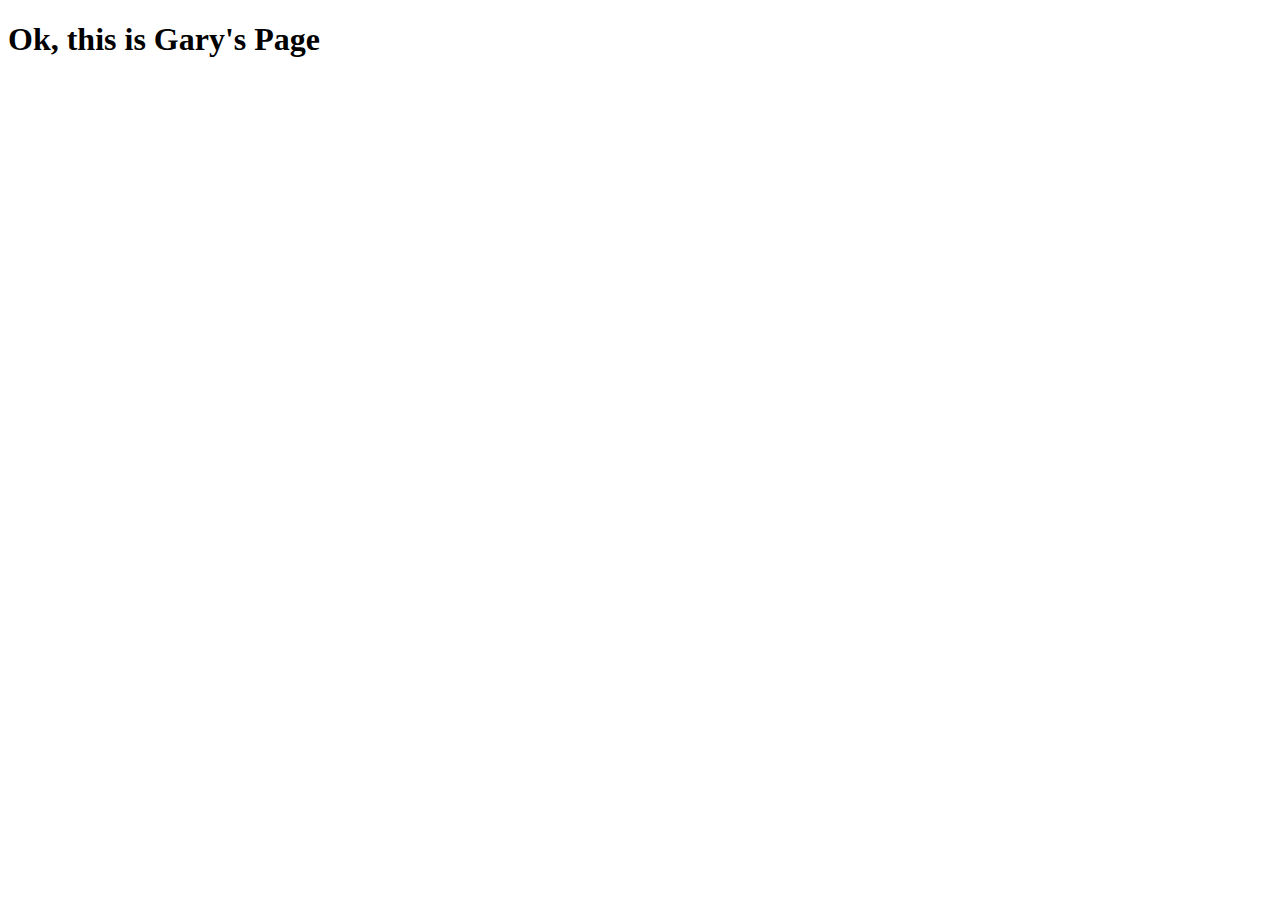
==== Gary.html @ eb7576a5 "Adding myindex page." ====
<!DOCTYPE html>
<html lang="en">
<head>
    <meta charset="UTF-8">
    <meta http-equiv="X-UA-Compatible" content="IE=edge">
    <meta name="viewport" content="width=device-width, initial-scale=1.0">
    <title>Attempt Uno</title>
</head>
<body>
    <h1>Ok, this is Gary's Page</h1>
</body>
</html>
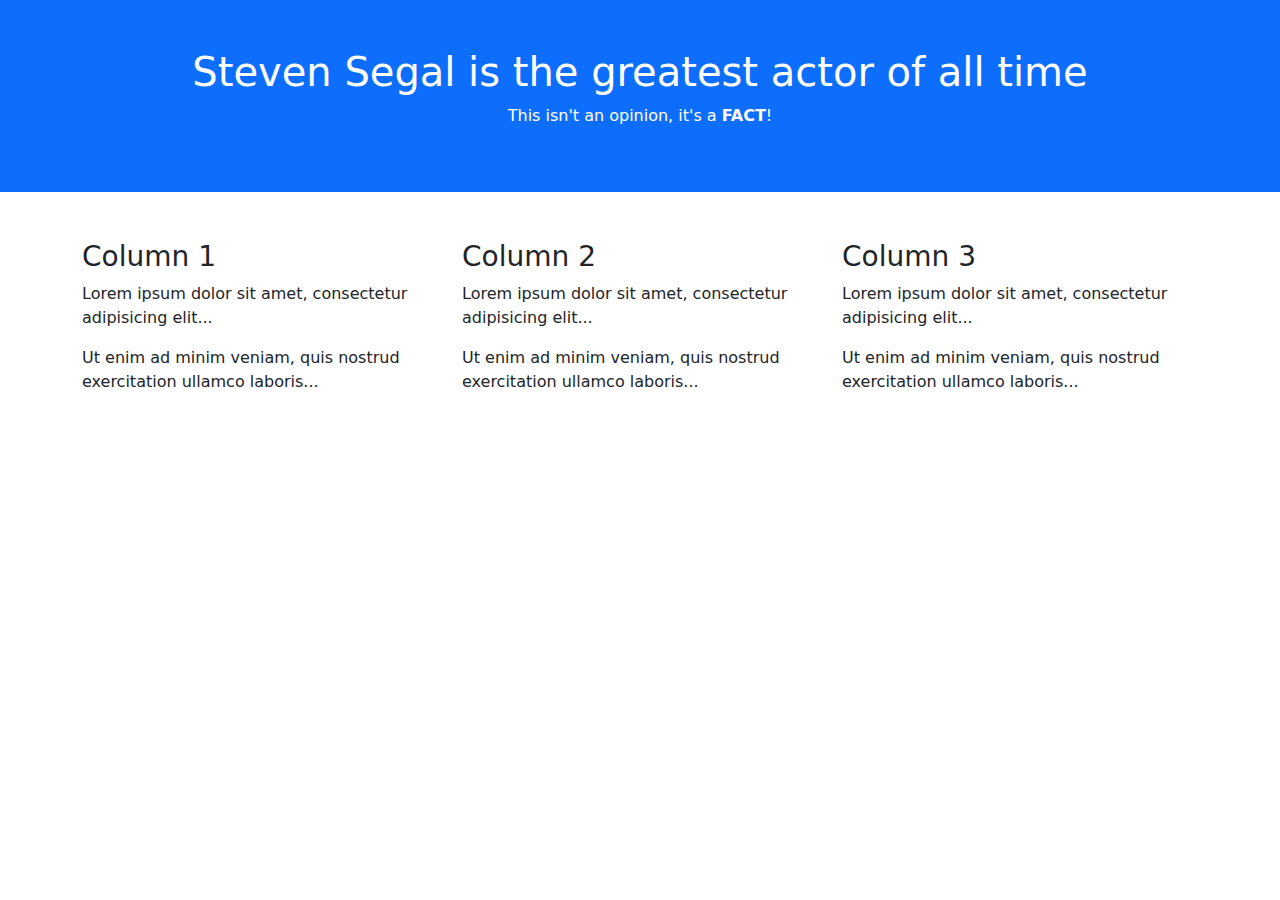
==== commit a3b42580: "Add bootstrap code" ====
--- a/Gary.html
+++ b/Gary.html
@@ -1,12 +1,38 @@
 <!DOCTYPE html>
 <html lang="en">
 <head>
-    <meta charset="UTF-8">
-    <meta http-equiv="X-UA-Compatible" content="IE=edge">
-    <meta name="viewport" content="width=device-width, initial-scale=1.0">
-    <title>Attempt Uno</title>
+  <title>Bootstrap 5 Example</title>
+  <meta charset="utf-8">
+  <meta name="viewport" content="width=device-width, initial-scale=1">
+  <link href="https://cdn.jsdelivr.net/npm/bootstrap@5.2.2/dist/css/bootstrap.min.css" rel="stylesheet">
+  <script src="https://cdn.jsdelivr.net/npm/bootstrap@5.2.2/dist/js/bootstrap.bundle.min.js"></script>
 </head>
 <body>
-    <h1>Ok, this is Gary's Page</h1>
+
+<div class="container-fluid p-5 bg-primary text-white text-center">
+  <h1>Steven Segal is the greatest actor of all time</h1>
+  <p>This isn't an opinion, it's a <strong>FACT</strong>!</p> 
+</div>
+  
+<div class="container mt-5">
+  <div class="row">
+    <div class="col-sm-4">
+      <h3>Column 1</h3>
+      <p>Lorem ipsum dolor sit amet, consectetur adipisicing elit...</p>
+      <p>Ut enim ad minim veniam, quis nostrud exercitation ullamco laboris...</p>
+    </div>
+    <div class="col-sm-4">
+      <h3>Column 2</h3>
+      <p>Lorem ipsum dolor sit amet, consectetur adipisicing elit...</p>
+      <p>Ut enim ad minim veniam, quis nostrud exercitation ullamco laboris...</p>
+    </div>
+    <div class="col-sm-4">
+      <h3>Column 3</h3>        
+      <p>Lorem ipsum dolor sit amet, consectetur adipisicing elit...</p>
+      <p>Ut enim ad minim veniam, quis nostrud exercitation ullamco laboris...</p>
+    </div>
+  </div>
+</div>
+
 </body>
-</html>+</html>
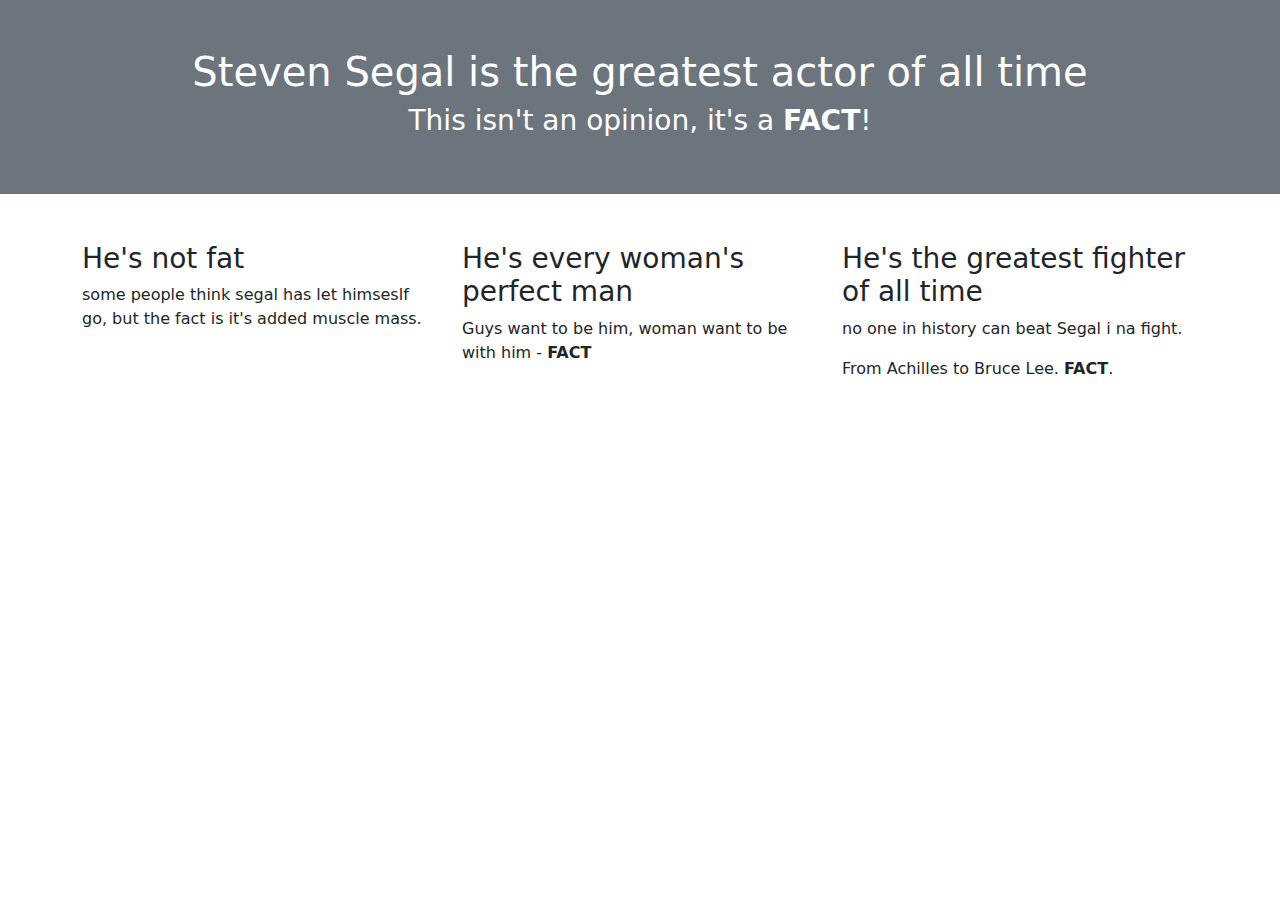
==== commit c20bef80: "Added Steven Segal Facts" ====
--- a/Gary.html
+++ b/Gary.html
@@ -9,27 +9,25 @@
 </head>
 <body>
 
-<div class="container-fluid p-5 bg-primary text-white text-center">
+<div class="container-fluid p-5 bg-secondary text-white text-center">
   <h1>Steven Segal is the greatest actor of all time</h1>
-  <p>This isn't an opinion, it's a <strong>FACT</strong>!</p> 
+  <H3>This isn't an opinion, it's a <strong>FACT</strong>!</H3> 
 </div>
   
 <div class="container mt-5">
   <div class="row">
     <div class="col-sm-4">
-      <h3>Column 1</h3>
-      <p>Lorem ipsum dolor sit amet, consectetur adipisicing elit...</p>
-      <p>Ut enim ad minim veniam, quis nostrud exercitation ullamco laboris...</p>
+      <h3>He's not fat</h3>
+      <p>some people think segal has let himseslf go, but the fact is it's added muscle mass.</p>
+          </div>
+    <div class="col-sm-4">
+      <h3>He's every woman's perfect man</h3>
+      <p>Guys want to be him, woman want to be with him - <strong>FACT</strong></p>
     </div>
     <div class="col-sm-4">
-      <h3>Column 2</h3>
-      <p>Lorem ipsum dolor sit amet, consectetur adipisicing elit...</p>
-      <p>Ut enim ad minim veniam, quis nostrud exercitation ullamco laboris...</p>
-    </div>
-    <div class="col-sm-4">
-      <h3>Column 3</h3>        
-      <p>Lorem ipsum dolor sit amet, consectetur adipisicing elit...</p>
-      <p>Ut enim ad minim veniam, quis nostrud exercitation ullamco laboris...</p>
+      <h3>He's the greatest fighter of all time</h3>        
+      <p>no one in history can beat Segal i na fight.</p>
+      <p>From Achilles to Bruce Lee. <strong>FACT</strong>.</p>
     </div>
   </div>
 </div>
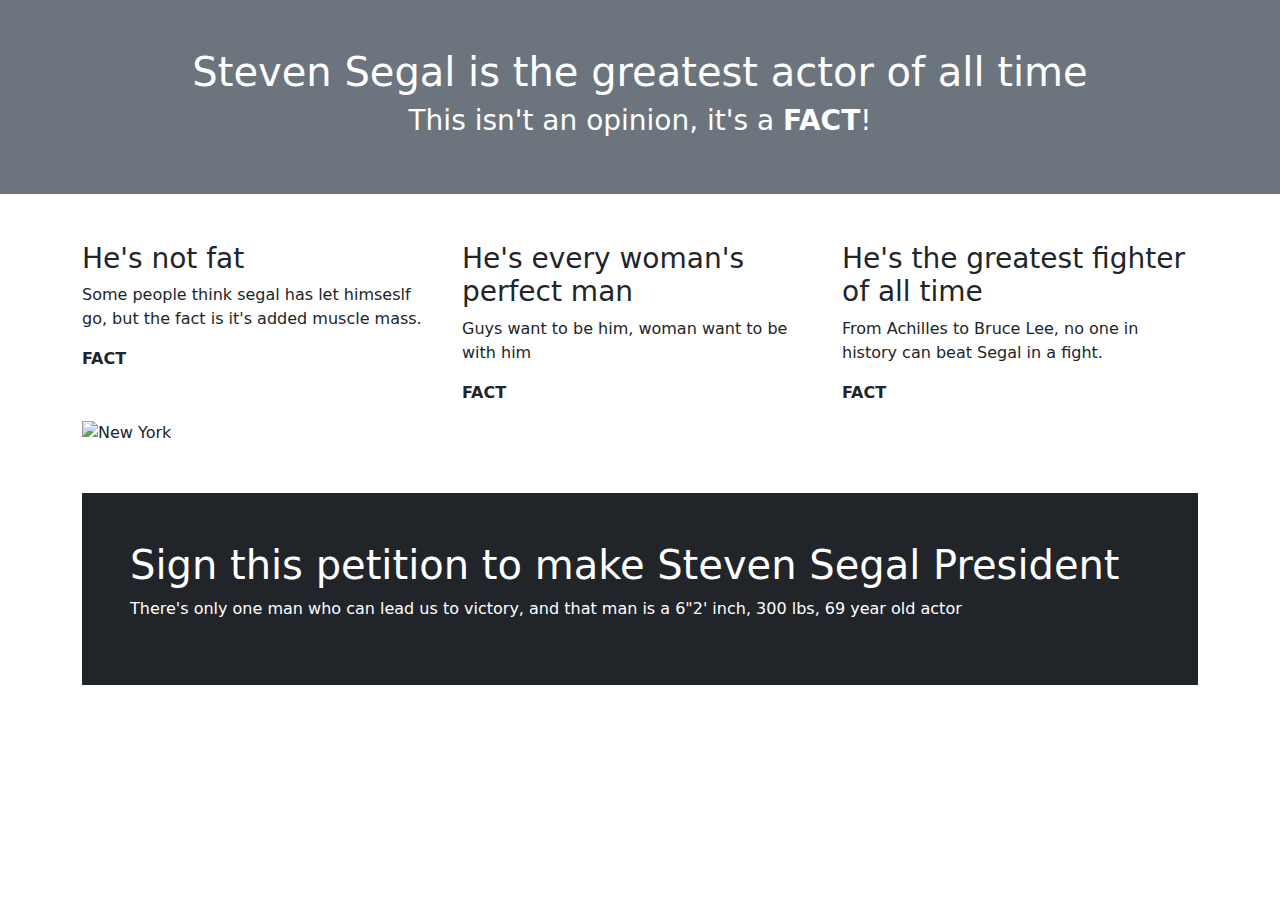
==== commit 99dd1b94: "Added image" ====
--- a/Gary.html
+++ b/Gary.html
@@ -18,17 +18,23 @@
   <div class="row">
     <div class="col-sm-4">
       <h3>He's not fat</h3>
-      <p>some people think segal has let himseslf go, but the fact is it's added muscle mass.</p>
+      <p>Some people think segal has let himseslf go, but the fact is it's added muscle mass.</p>
+      <p><strong>FACT</strong></p>
           </div>
     <div class="col-sm-4">
       <h3>He's every woman's perfect man</h3>
-      <p>Guys want to be him, woman want to be with him - <strong>FACT</strong></p>
+      <p>Guys want to be him, woman want to be with him </p> 
+        <p><strong>FACT</strong></p>
     </div>
     <div class="col-sm-4">
       <h3>He's the greatest fighter of all time</h3>        
-      <p>no one in history can beat Segal i na fight.</p>
-      <p>From Achilles to Bruce Lee. <strong>FACT</strong>.</p>
+      <p>From Achilles to Bruce Lee, no one in history can beat Segal in a fight.</p>
+      <p><strong>FACT</strong></p>
     </div>
+  </div><img class="img-fluid" src="segal.jpg" alt="New York">
+  <div class="container p-5 my-5 bg-dark text-white">
+    <h1>Sign this petition to make Steven Segal President</h1>
+    <p>There's only one man who can lead us to victory, and that man is a 6"2' inch, 300 lbs, 69 year old actor</p>
   </div>
 </div>
 
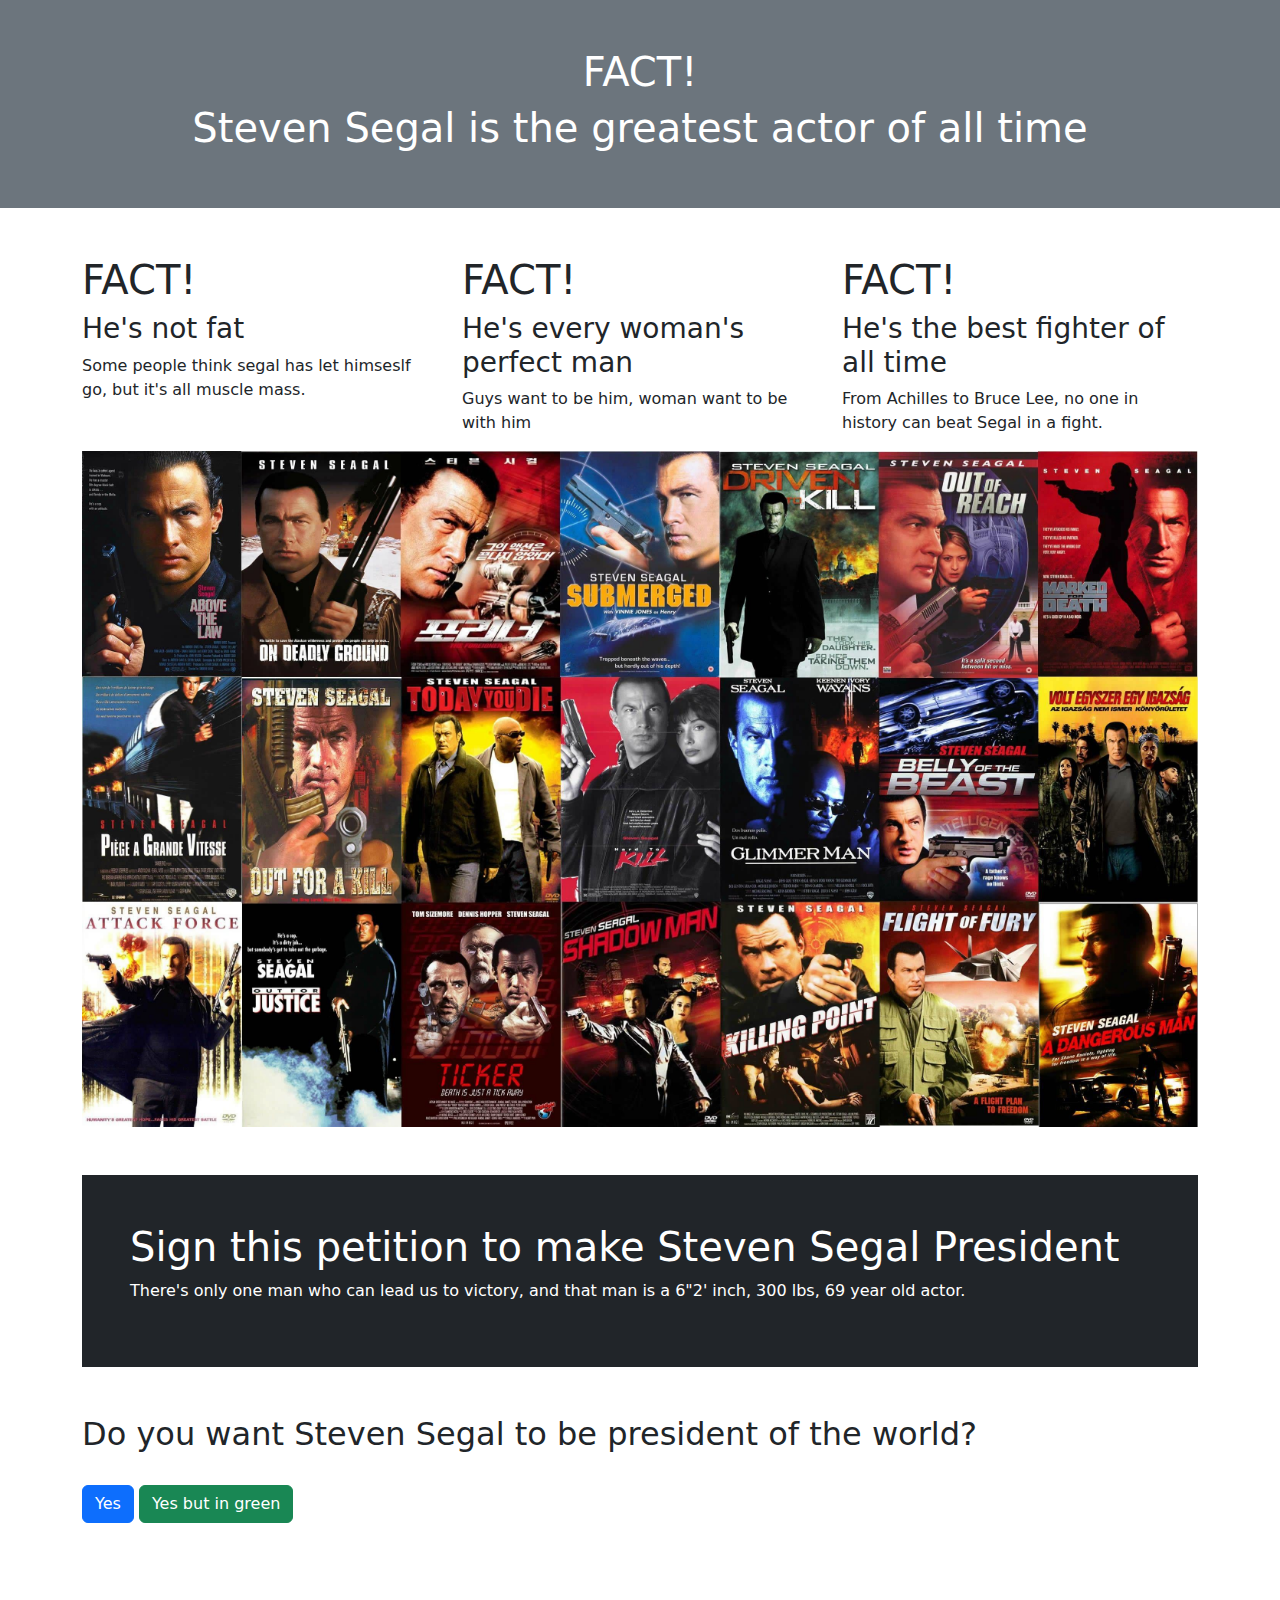
==== commit cc7f9574: "Updated to add awesome facts!" ====
--- a/Gary.html
+++ b/Gary.html
@@ -10,33 +10,42 @@
 <body>
 
 <div class="container-fluid p-5 bg-secondary text-white text-center">
-  <h1>Steven Segal is the greatest actor of all time</h1>
-  <H3>This isn't an opinion, it's a <strong>FACT</strong>!</H3> 
+  <h1>FACT!</h1>
+    <h1>Steven Segal is the greatest actor of all time</h1>
 </div>
   
 <div class="container mt-5">
   <div class="row">
     <div class="col-sm-4">
-      <h3>He's not fat</h3>
-      <p>Some people think segal has let himseslf go, but the fact is it's added muscle mass.</p>
-      <p><strong>FACT</strong></p>
+        <h1>FACT!</h1>
+        <h3>He's not fat</h3>
+      <p>Some people think segal has let himseslf go, but it's all muscle mass.</p>
           </div>
     <div class="col-sm-4">
-      <h3>He's every woman's perfect man</h3>
+        <h1>FACT!</h1>
+        <h3>He's every woman's perfect man</h3>
       <p>Guys want to be him, woman want to be with him </p> 
-        <p><strong>FACT</strong></p>
     </div>
     <div class="col-sm-4">
-      <h3>He's the greatest fighter of all time</h3>        
+        <h1>FACT!</h1>
+        <h3>He's the best fighter of all time</h3>        
       <p>From Achilles to Bruce Lee, no one in history can beat Segal in a fight.</p>
-      <p><strong>FACT</strong></p>
     </div>
   </div><img class="img-fluid" src="segal.jpg" alt="New York">
-  <div class="container p-5 my-5 bg-dark text-white">
-    <h1>Sign this petition to make Steven Segal President</h1>
-    <p>There's only one man who can lead us to victory, and that man is a 6"2' inch, 300 lbs, 69 year old actor</p>
+  <div class="container p-5 my-5 bg-dark text-white position-center">
+    <centered><h1>Sign this petition to make Steven Segal President</h1></centered>
+    <stong></stong><p>There's only one man who can lead us to victory, and that man is a 6"2' inch, 300 lbs, 69 year old actor.</p></stong>
   </div>
 </div>
-
+<div class="container mt-3">
+    <h2>Do you want Steven Segal to be president of the world?</h2>
+    <br>
+    <button type="button" class="btn btn-primary">Yes</button>
+    <button type="button" class="btn btn-success">Yes but in green</button>     
+  </div>
+  <br>
+  <br>
+  <br>
+  <br>
 </body>
 </html>
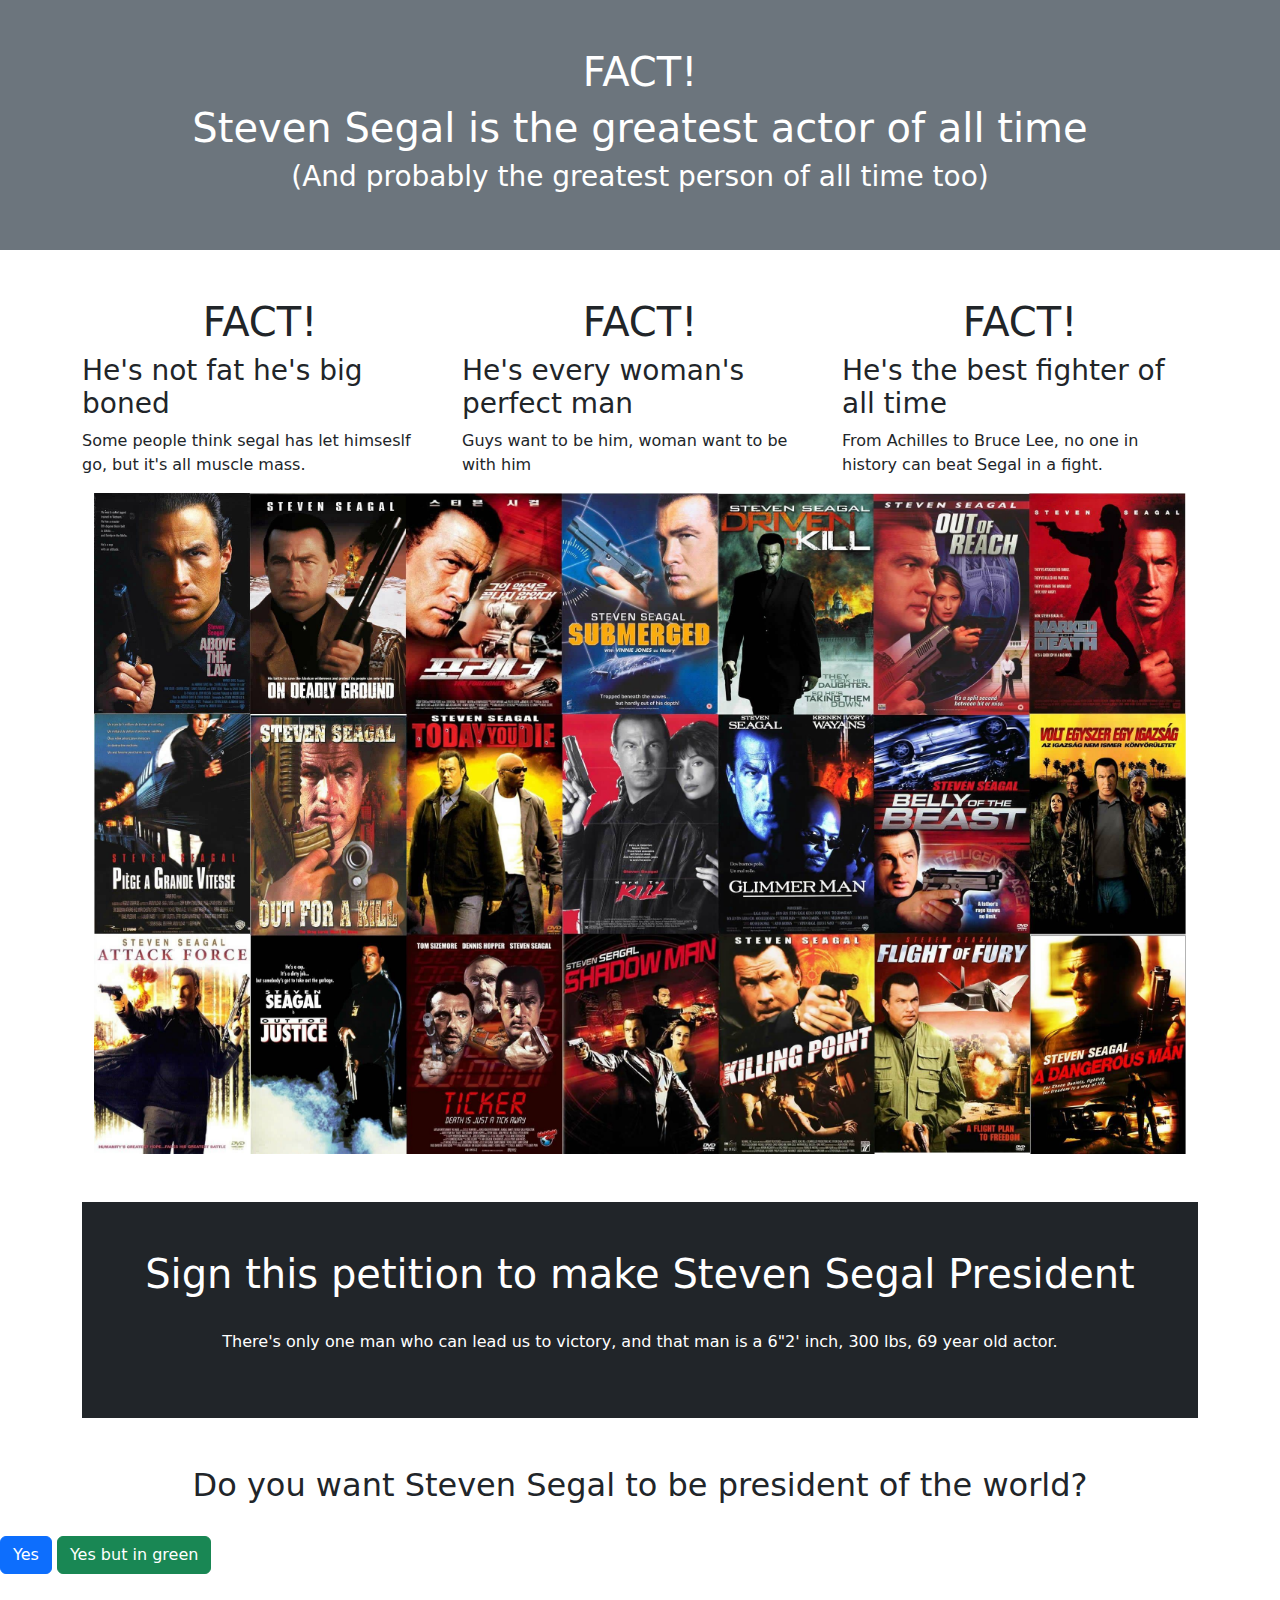
==== commit 5627254a: "Centered everything" ====
--- a/Gary.html
+++ b/Gary.html
@@ -10,35 +10,36 @@
 <body>
 
 <div class="container-fluid p-5 bg-secondary text-white text-center">
-  <h1>FACT!</h1>
+  <h1 style="text-align:center;">FACT!</h1>
     <h1>Steven Segal is the greatest actor of all time</h1>
+    <h3>(And probably the greatest person of all time too)</h3>
 </div>
   
 <div class="container mt-5">
   <div class="row">
     <div class="col-sm-4">
-        <h1>FACT!</h1>
-        <h3>He's not fat</h3>
+       <h1 class= "text-center">FACT!</h1>
+        <h3>He's not fat he's big boned</h3>
       <p>Some people think segal has let himseslf go, but it's all muscle mass.</p>
           </div>
     <div class="col-sm-4">
-        <h1>FACT!</h1>
+        <h1 class= "text-center">FACT!</h1>
         <h3>He's every woman's perfect man</h3>
       <p>Guys want to be him, woman want to be with him </p> 
     </div>
     <div class="col-sm-4">
-        <h1>FACT!</h1>
+        <h1 class= "text-center">FACT!</h1>
         <h3>He's the best fighter of all time</h3>        
       <p>From Achilles to Bruce Lee, no one in history can beat Segal in a fight.</p>
     </div>
-  </div><img class="img-fluid" src="segal.jpg" alt="New York">
+  </div><div class="container-fluid"><img class="img-fluid" src="segal.jpg" alt="New York"></div>
   <div class="container p-5 my-5 bg-dark text-white position-center">
-    <centered><h1>Sign this petition to make Steven Segal President</h1></centered>
-    <stong></stong><p>There's only one man who can lead us to victory, and that man is a 6"2' inch, 300 lbs, 69 year old actor.</p></stong>
+<h1 class= "text-center">Sign this petition to make Steven Segal President</h1>
+   <br> <stong></stong><p class= "text-center">There's only one man who can lead us to victory, and that man is a 6"2' inch, 300 lbs, 69 year old actor.</p></stong>
   </div>
 </div>
-<div class="container mt-3">
-    <h2>Do you want Steven Segal to be president of the world?</h2>
+<div class="container mt-3" class="container-lg"></div>
+    <h2 class= "text-center">Do you want Steven Segal to be president of the world?</h2>
     <br>
     <button type="button" class="btn btn-primary">Yes</button>
     <button type="button" class="btn btn-success">Yes but in green</button>     
